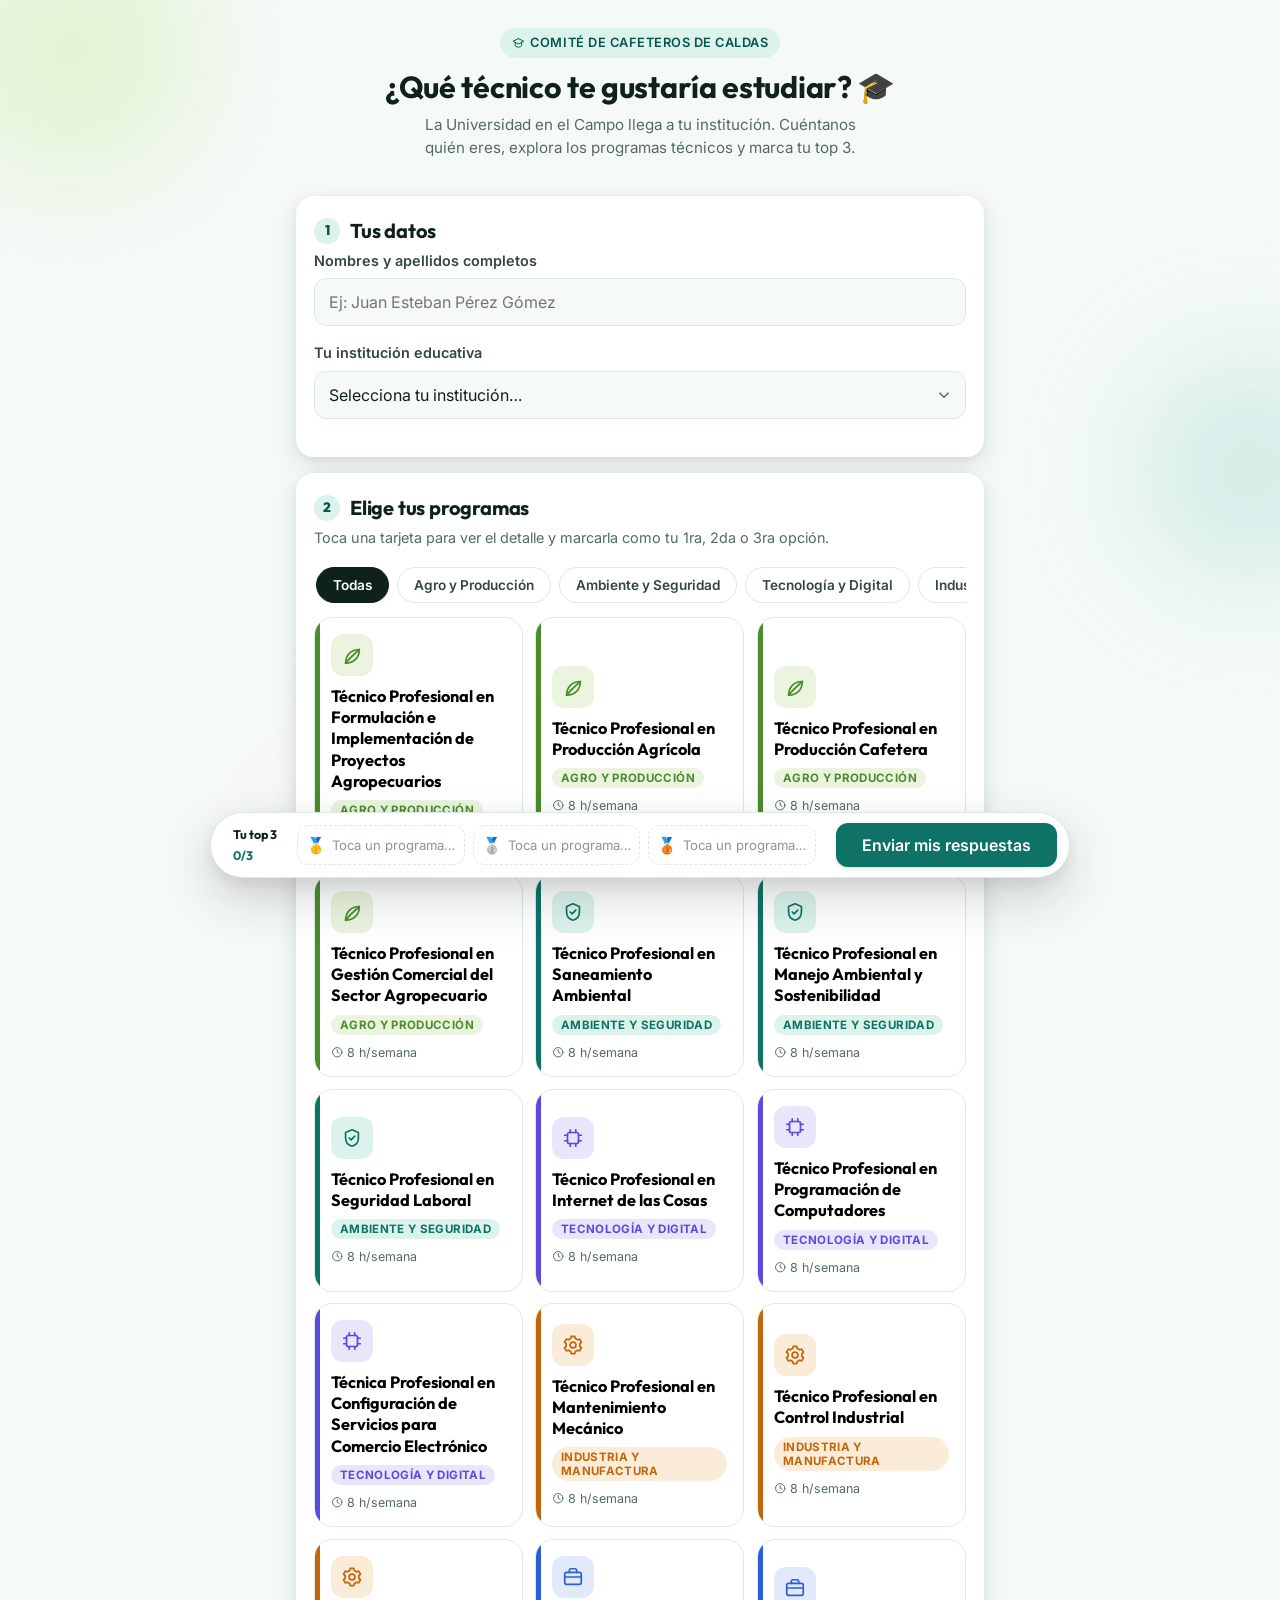
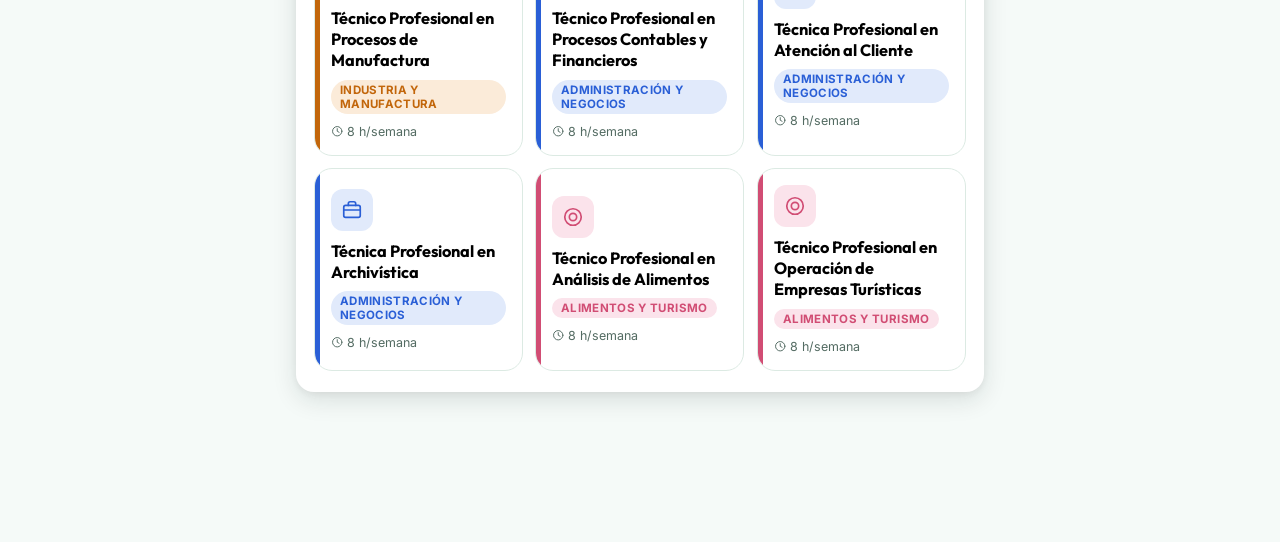
==== index.html @ a3d7d936 "Primera versión: encuesta de interés en técnicos profesionales (Manizales rural) Formulario público " ====
<!DOCTYPE html>
<html lang="es">
<head>
<meta charset="UTF-8">
<meta name="viewport" content="width=device-width, initial-scale=1, viewport-fit=cover">
<title>¿Qué técnico quieres estudiar? — Manizales rural</title>
<meta name="description" content="Cuéntanos qué programa técnico profesional te gustaría estudiar. Comité de Cafeteros de Caldas — La Universidad en el Campo.">
<link rel="icon" type="image/svg+xml" href="favicon.svg">
<link rel="stylesheet" href="css/tokens.css">
<link rel="stylesheet" href="css/formulario.css">
</head>
<body>

<!-- Sprite SVG de íconos, sin librería externa -->
<svg style="display:none" aria-hidden="true">
  <symbol id="icono-hoja" viewBox="0 0 24 24"><path d="M5 21c0-9 6-15 15-15 0 9-6 15-15 15Z"/><path d="M5 21c3-4 6-7 15-15"/></symbol>
  <symbol id="icono-escudo" viewBox="0 0 24 24"><path d="M12 3l7 3v6c0 5-3.5 8-7 9-3.5-1-7-4-7-9V6l7-3Z"/><path d="M9 12l2 2 4-4"/></symbol>
  <symbol id="icono-chip" viewBox="0 0 24 24"><rect x="6" y="6" width="12" height="12" rx="2"/><path d="M9 3v3M15 3v3M9 18v3M15 18v3M3 9h3M3 15h3M18 9h3M18 15h3"/></symbol>
  <symbol id="icono-engranaje" viewBox="0 0 24 24"><circle cx="12" cy="12" r="3.2"/><path d="M19.4 13.5a7.6 7.6 0 0 0 0-3l1.9-1.5-2-3.4-2.3.7a7.6 7.6 0 0 0-2.6-1.5L14 2.5h-4l-.4 2.3a7.6 7.6 0 0 0-2.6 1.5l-2.3-.7-2 3.4L4.6 10.5a7.6 7.6 0 0 0 0 3L2.7 15l2 3.4 2.3-.7c.75.66 1.63 1.17 2.6 1.5l.4 2.3h4l.4-2.3a7.6 7.6 0 0 0 2.6-1.5l2.3.7 2-3.4-1.9-1.5Z"/></symbol>
  <symbol id="icono-maletin" viewBox="0 0 24 24"><rect x="3" y="7" width="18" height="13" rx="2"/><path d="M8 7V5a2 2 0 0 1 2-2h4a2 2 0 0 1 2 2v2"/><path d="M3 12h18"/></symbol>
  <symbol id="icono-plato" viewBox="0 0 24 24"><circle cx="12" cy="12" r="9"/><circle cx="12" cy="12" r="4"/></symbol>
  <symbol id="icono-usuario" viewBox="0 0 24 24"><circle cx="12" cy="8" r="4"/><path d="M4 21c0-4.4 3.6-8 8-8s8 3.6 8 8"/></symbol>
  <symbol id="icono-escuela" viewBox="0 0 24 24"><path d="M12 3 2 8l10 5 10-5-10-5Z"/><path d="M6 10.5V16c0 1.5 3 3 6 3s6-1.5 6-3v-5.5"/></symbol>
  <symbol id="icono-reloj" viewBox="0 0 24 24"><circle cx="12" cy="12" r="9"/><path d="M12 7v5l3.5 2"/></symbol>
  <symbol id="icono-check" viewBox="0 0 24 24"><path d="M4 12l6 6L20 6"/></symbol>
  <symbol id="icono-equis" viewBox="0 0 24 24"><path d="M6 6l12 12M18 6L6 18"/></symbol>
  <symbol id="icono-alerta" viewBox="0 0 24 24"><path d="M12 3 2 20h20L12 3Z"/><path d="M12 10v4M12 17h.01"/></symbol>
</svg>

<div class="fondo-decorativo" aria-hidden="true">
  <span class="mancha mancha-1"></span>
  <span class="mancha mancha-2"></span>
  <span class="mancha mancha-3"></span>
</div>

<!-- ═══ Pantalla: ya respondió (localStorage) ═══ -->
<main id="pantallaYaRespondio" class="pantalla-centrada oculto">
  <div class="tarjeta-mensaje">
    <svg class="icono-svg icono-grande" style="color:var(--teal-600)"><use href="#icono-check"/></svg>
    <h1>¡Ya registramos tu respuesta!</h1>
    <p>Gracias por contarnos qué te gustaría estudiar. Si crees que esto es un error, contacta a tu institución educativa.</p>
  </div>
</main>

<!-- ═══ Formulario completo, en una sola página ═══ -->
<div id="app" class="app">

  <header class="cabecera">
    <div class="cabecera-marca">
      <svg class="icono-svg"><use href="#icono-escuela"/></svg>
      <span>Comité de Cafeteros de Caldas</span>
    </div>
    <h1 class="cabecera-titulo">¿Qué técnico te gustaría estudiar? 🎓</h1>
    <p class="cabecera-sub">La Universidad en el Campo llega a tu institución. Cuéntanos quién eres, explora los programas técnicos y marca tu top 3.</p>
  </header>

  <!-- ─── Datos del estudiante ─── -->
  <section class="tarjeta-paso">
    <h2><span class="numero-seccion">1</span> Tus datos</h2>
    <div class="campo">
      <label for="inputNombre">Nombres y apellidos completos</label>
      <input type="text" id="inputNombre" autocomplete="name" placeholder="Ej: Juan Esteban Pérez Gómez" maxlength="80">
      <p class="campo-error oculto" id="errorNombre"></p>
    </div>
    <div class="campo">
      <label for="selectInstitucion">Tu institución educativa</label>
      <select id="selectInstitucion">
        <option value="" selected disabled>Selecciona tu institución…</option>
      </select>
      <p class="campo-error oculto" id="errorInstitucion"></p>
    </div>
    <p id="saludoInstitucion" class="saludo-institucion oculto"></p>

    <div id="avisoDuplicado" class="aviso-duplicado oculto">
      <svg class="icono-svg"><use href="#icono-alerta"/></svg>
      <div>
        <p id="avisoDuplicadoTexto"></p>
        <div class="aviso-duplicado-botones">
          <button type="button" class="btn btn-fantasma" id="btnEsMio">Ya respondí, es mío</button>
          <button type="button" class="btn btn-secundario" id="btnSoyOtro">No, soy otra persona</button>
        </div>
      </div>
    </div>
  </section>

  <!-- ─── Elegir programas ─── -->
  <section class="tarjeta-paso">
    <h2><span class="numero-seccion">2</span> Elige tus programas</h2>
    <p class="seccion-ayuda">Toca una tarjeta para ver el detalle y marcarla como tu 1ra, 2da o 3ra opción.</p>

    <div class="filtros-area" id="filtrosArea"></div>
    <div class="galeria" id="galeriaProgramas"></div>
  </section>

  <!-- ─── Pantalla de éxito ─── -->
  <section class="tarjeta-paso tarjeta-exito oculto" id="pasoExito">
    <div class="confeti" aria-hidden="true"></div>
    <svg class="icono-svg icono-grande" style="color:var(--exito)"><use href="#icono-check"/></svg>
    <h2>¡Listo, <span id="exitoNombre"></span>! 🎉</h2>
    <p>Ya registramos tu interés. Gracias por ayudarnos a llevar más oportunidades técnicas a tu institución.</p>
    <div class="resumen-podio" id="exitoPodio"></div>
  </section>

</div>

<!-- ─── Barra flotante: top 3 + enviar (siempre visible mientras se llena el formulario) ─── -->
<div class="podio-flotante" id="podioFlotante">
  <div class="podio-titulo">Tu top 3 <span class="podio-contador" id="podioContador">0/3</span></div>
  <div class="podio-slots" id="podioSlots"></div>
  <p id="errorEnvio" class="error-envio oculto"></p>
  <button type="button" class="btn btn-primario btn-grande" id="btnEnviar">
    <span id="btnEnviarTexto">Enviar mis respuestas</span>
  </button>
</div>

<!-- ─── Modal de detalle de programa ─── -->
<div class="modal-fondo oculto" id="modalFondo">
  <div class="modal" id="modal" role="dialog" aria-modal="true" aria-labelledby="modalTitulo">
    <button type="button" class="modal-cerrar" id="modalCerrar" aria-label="Cerrar">
      <svg class="icono-svg"><use href="#icono-equis"/></svg>
    </button>
    <div class="modal-chip" id="modalChipArea"></div>
    <h2 class="modal-titulo" id="modalTitulo"></h2>
    <div class="modal-horas">
      <svg class="icono-svg"><use href="#icono-reloj"/></svg>
      <span id="modalHoras"></span>
    </div>
    <h3 class="modal-subtitulo">Perfil profesional</h3>
    <ul class="modal-perfil" id="modalPerfil"></ul>
    <div class="modal-botones">
      <button type="button" class="btn-opcion btn-opcion-1" data-opcion="1">🥇 Es mi 1ra opción</button>
      <button type="button" class="btn-opcion btn-opcion-2" data-opcion="2">🥈 Es mi 2da opción</button>
      <button type="button" class="btn-opcion btn-opcion-3" data-opcion="3">🥉 Es mi 3ra opción</button>
    </div>
  </div>
</div>

<script src="js/config.js"></script>
<script src="js/texto.js"></script>
<script src="js/catalogo.js"></script>
<script src="js/formulario.js"></script>
</body>
</html>
---- css/tokens.css ----
/* ================================================
   TOKENS — Encuesta de interés en técnicos profesionales (Manizales)
   Paleta propia: teal profundo + lima energético — pensada para un público
   adolescente, distinta a propósito de la terracota de "Encuesta Daños por
   sismo" y del índigo de "Acciones por departamento".
   ================================================ */

@import url('https://fonts.googleapis.com/css2?family=Outfit:wght@500;600;700;800&family=Inter:opsz,wght@14..32,400;14..32,500;14..32,600;14..32,700&display=swap');

:root {
  /* Neutros */
  --papel:       #F5FAF8;
  --superficie:  #FFFFFF;
  --tinta-900:   #0E211D;
  --tinta-700:   #33473F;
  --tinta-600:   #536B62;
  --tinta-400:   #86998F;
  --tinta-300:   #BFCFC7;
  --borde:       #DCEAE3;
  --borde-suave: #EAF3EE;

  /* Marca — teal */
  --teal-800:  #063A36;
  --teal-700:  #0A544D;
  --teal-600:  #0E7267;
  --teal-500:  #12907F;
  --teal-300:  #8FD2C4;
  --teal-100:  #DCF3EC;
  --teal-50:   #EFFAF6;

  /* Acento — lima */
  --lima-600: #6E9A1D;
  --lima-500: #8CC63F;
  --lima-300: #C4E68F;
  --lima-100: #EDF7DC;

  /* Semántico: éxito / viable */
  --exito-ink:   #1F5C38;
  --exito:       #2F7A4F;
  --exito-bg:    #E6F3EA;
  --exito-borde: #A9D9BB;

  /* Semántico: alerta / al límite */
  --alerta-ink:  #8F5C0A;
  --alerta:      #D99A2B;
  --alerta-bg:   #FCF1DC;
  --alerta-borde:#F0CE8E;

  /* Semántico: error / no viable */
  --peligro-ink:  #8A2C22;
  --peligro:      #C24132;
  --peligro-bg:   #FBEAE7;
  --peligro-borde:#EFC0B7;

  /* Semántico: informativo */
  --info-ink:   #2B4E7A;
  --info:       #3D6FA6;
  --info-bg:    #EAF1F8;
  --info-borde: #BFD7EC;

  /* Acentos por área (galería de programas) */
  --area-agro:            #4C8C2B;
  --area-agro-bg:         #EAF4DF;
  --area-ambiente:        #0E7267;
  --area-ambiente-bg:     #DCF3EC;
  --area-tecnologia:      #5B4AE0;
  --area-tecnologia-bg:   #E9E6FB;
  --area-industria:       #C2660B;
  --area-industria-bg:    #FBEBD9;
  --area-administracion:  #2A5FD6;
  --area-administracion-bg: #E1EAFB;
  --area-alimentos-turismo: #D14D74;
  --area-alimentos-turismo-bg: #FBE3EB;

  --sombra-xs: 0 1px 2px rgba(14,33,29,0.07);
  --sombra-sm: 0 2px 6px rgba(14,33,29,0.08), 0 1px 2px rgba(14,33,29,0.05);
  --sombra:    0 8px 24px rgba(14,33,29,0.12), 0 2px 8px rgba(14,33,29,0.06);
  --sombra-lg: 0 20px 50px rgba(14,33,29,0.18), 0 6px 16px rgba(14,33,29,0.08);

  --radio:      18px;
  --radio-sm:   12px;
  --radio-pill: 100px;

  --ease-out: cubic-bezier(0.16, 1, 0.3, 1);
  --ease-bounce: cubic-bezier(0.34, 1.56, 0.64, 1);
  --t-fast: 0.15s var(--ease-out);
  --t:      0.22s var(--ease-out);
  --t-slow: 0.4s var(--ease-out);
}

*, *::before, *::after { box-sizing: border-box; margin: 0; padding: 0; }

html { -webkit-text-size-adjust: 100%; scroll-behavior: smooth; }

@media (prefers-reduced-motion: reduce) {
  *, *::before, *::after {
    animation-duration: 0.01ms !important;
    animation-iteration-count: 1 !important;
    transition-duration: 0.01ms !important;
    scroll-behavior: auto !important;
  }
}

body {
  font-family: 'Inter', sans-serif;
  font-weight: 400;
  background: var(--papel);
  color: var(--tinta-900);
  min-height: 100vh;
  line-height: 1.55;
  font-size: 16px;
  -webkit-font-smoothing: antialiased;
}

h1, h2, h3 { font-family: 'Outfit', sans-serif; line-height: 1.15; letter-spacing: -0.01em; }

button { font-family: inherit; cursor: pointer; }
input, select, textarea { font-family: inherit; font-size: 1rem; }

a { color: var(--teal-600); }

.oculto { display: none !important; }

:focus-visible {
  outline: 2.5px solid var(--teal-500);
  outline-offset: 2px;
  border-radius: 4px;
}

.icono-svg {
  width: 1em;
  height: 1em;
  stroke: currentColor;
  fill: none;
  stroke-width: 1.85;
  stroke-linecap: round;
  stroke-linejoin: round;
  flex-shrink: 0;
  display: inline-block;
  vertical-align: -0.15em;
}

.spinner {
  width: 34px; height: 34px; margin: 0 auto 16px;
  border: 3px solid var(--teal-100); border-top-color: var(--teal-600);
  border-radius: 50%; animation: girar 0.7s linear infinite;
}
.spinner-sm {
  width: 16px; height: 16px;
  border: 2px solid rgba(255,255,255,0.4); border-top-color: #fff;
  border-radius: 50%; animation: girar 0.7s linear infinite;
  flex-shrink: 0;
}
@keyframes girar { to { transform: rotate(360deg); } }
---- css/formulario.css ----
/* ================================================
   FORMULARIO — mobile-first: la mayoría de respuestas llegan desde celular
   con conectividad limitada. Sin imágenes, sin librerías externas, solo
   Google Fonts + SVG inline. Los estilos base son para móvil; las
   media queries min-width amplían para pantallas más grandes.
   ================================================ */

/* ─── Fondo decorativo (manchas de color, puro CSS) ─── */
.fondo-decorativo { position: fixed; inset: 0; overflow: hidden; z-index: -1; pointer-events: none; }
.mancha { position: absolute; border-radius: 50%; filter: blur(60px); opacity: 0.35; }
.mancha-1 { width: 260px; height: 260px; background: var(--lima-300); top: -80px; left: -60px; }
.mancha-2 { width: 220px; height: 220px; background: var(--teal-300); top: 40%; right: -80px; }
.mancha-3 { width: 200px; height: 200px; background: var(--area-alimentos-turismo-bg); bottom: -60px; left: 20%; }

/* ─── Layout general ─── */
.app { max-width: 720px; margin: 0 auto; padding: 20px 16px 220px; display: flex; flex-direction: column; gap: 16px; }

.pantalla-centrada { min-height: 100vh; display: flex; align-items: center; justify-content: center; padding: 24px; }
.tarjeta-mensaje {
  background: var(--superficie); border-radius: var(--radio); padding: 36px 24px;
  text-align: center; box-shadow: var(--sombra); max-width: 420px;
}
.tarjeta-mensaje h1 { font-size: 1.4rem; margin: 14px 0 8px; }
.tarjeta-mensaje p { color: var(--tinta-600); }
.icono-grande { width: 52px; height: 52px; }

/* ─── Cabecera ─── */
.cabecera { text-align: center; padding: 8px 0 20px; }
.cabecera-marca {
  display: inline-flex; align-items: center; gap: 6px;
  font-size: 0.8rem; font-weight: 600; letter-spacing: 0.04em; text-transform: uppercase;
  color: var(--teal-700); background: var(--teal-100); padding: 5px 12px; border-radius: var(--radio-pill);
  margin-bottom: 12px;
}
.cabecera-titulo { font-size: 1.6rem; margin-bottom: 8px; }
.cabecera-sub { color: var(--tinta-600); font-size: 0.95rem; max-width: 46ch; margin: 0 auto; }

/* ─── Tarjeta genérica de sección ─── */
.tarjeta-paso {
  background: var(--superficie); border-radius: var(--radio); padding: 22px 18px;
  box-shadow: var(--sombra); animation: entrar var(--t-slow) var(--ease-out);
}
.tarjeta-paso h2 { font-size: 1.25rem; margin-bottom: 6px; display: flex; align-items: center; gap: 10px; }
.numero-seccion {
  width: 26px; height: 26px; border-radius: 50%; background: var(--teal-100); color: var(--teal-700);
  font-size: 0.85rem; font-weight: 800; display: inline-flex; align-items: center; justify-content: center; flex-shrink: 0;
}
.seccion-ayuda { color: var(--tinta-600); font-size: 0.9rem; margin-bottom: 14px; }
@keyframes entrar { from { opacity: 0; transform: translateY(10px); } to { opacity: 1; transform: translateY(0); } }

.campo { margin-bottom: 16px; }
.campo label { display: block; font-weight: 600; font-size: 0.9rem; margin-bottom: 6px; color: var(--tinta-700); }
.campo input, .campo select {
  width: 100%; padding: 13px 14px; border: 1.5px solid var(--borde); border-radius: var(--radio-sm);
  background: var(--papel); color: var(--tinta-900); transition: border-color var(--t-fast);
}
.campo input:focus, .campo select:focus { border-color: var(--teal-500); outline: none; }
.campo select { appearance: none; background-image: url("data:image/svg+xml,%3Csvg xmlns='http://www.w3.org/2000/svg' viewBox='0 0 24 24' fill='none' stroke='%23536B62' stroke-width='2'%3E%3Cpath d='M6 9l6 6 6-6'/%3E%3C/svg%3E"); background-repeat: no-repeat; background-position: right 12px center; background-size: 18px; padding-right: 38px; }
.campo-error { font-size: 0.82rem; color: var(--peligro-ink); margin-top: 6px; font-weight: 600; }

.saludo-institucion {
  font-size: 0.9rem; color: var(--teal-700); background: var(--teal-50); border: 1px solid var(--teal-100);
  padding: 10px 14px; border-radius: var(--radio-sm); margin-bottom: 16px; animation: entrar var(--t) var(--ease-out);
}

.aviso-duplicado {
  display: flex; gap: 10px; background: var(--alerta-bg); border: 1px solid var(--alerta-borde);
  color: var(--alerta-ink); padding: 14px; border-radius: var(--radio-sm); margin-bottom: 16px;
  animation: entrar var(--t) var(--ease-out);
}
.aviso-duplicado .icono-svg { flex-shrink: 0; margin-top: 2px; }
.aviso-duplicado p { font-size: 0.9rem; margin-bottom: 10px; }
.aviso-duplicado-botones { display: flex; flex-wrap: wrap; gap: 8px; }

/* ─── Botones ─── */
.btn {
  border: none; border-radius: var(--radio-sm); font-weight: 600; padding: 12px 18px;
  transition: transform var(--t-fast), box-shadow var(--t-fast), opacity var(--t-fast);
  display: inline-flex; align-items: center; justify-content: center; gap: 6px;
}
.btn:active { transform: scale(0.97); }
.btn-primario { background: var(--teal-600); color: #fff; box-shadow: var(--sombra-sm); }
.btn-primario:hover { background: var(--teal-700); }
.btn-primario:disabled { background: var(--tinta-300); cursor: not-allowed; box-shadow: none; }
.btn-secundario { background: var(--superficie); color: var(--tinta-700); border: 1.5px solid var(--borde); }
.btn-fantasma { background: transparent; color: var(--tinta-600); text-decoration: underline; padding: 10px; }
.btn-grande { width: 100%; padding: 15px 18px; font-size: 1rem; margin-top: 6px; }

/* ─── Filtros por área ─── */
.filtros-area { display: flex; gap: 8px; overflow-x: auto; padding: 4px 2px 14px; scrollbar-width: none; }
.filtros-area::-webkit-scrollbar { display: none; }
.pildora-filtro {
  flex-shrink: 0; padding: 9px 16px; border-radius: var(--radio-pill); border: 1.5px solid var(--borde);
  background: var(--superficie); color: var(--tinta-700); font-weight: 600; font-size: 0.85rem;
  white-space: nowrap; transition: all var(--t-fast);
}
.pildora-filtro.activa { background: var(--tinta-900); border-color: var(--tinta-900); color: #fff; }

/* ─── Galería de programas ─── */
.galeria { display: grid; grid-template-columns: 1fr; gap: 12px; }

.tarjeta-programa {
  background: var(--superficie); border: 1.5px solid var(--borde); border-radius: var(--radio);
  padding: 16px; text-align: left; position: relative; cursor: pointer; overflow: hidden;
  transition: transform var(--t-fast), box-shadow var(--t-fast), border-color var(--t-fast);
  animation: entrarTarjeta 0.45s var(--ease-out) both;
}
@keyframes entrarTarjeta { from { opacity: 0; transform: translateY(14px) scale(0.98); } to { opacity: 1; transform: translateY(0) scale(1); } }
.tarjeta-programa::before {
  content: ''; position: absolute; top: 0; left: 0; width: 5px; height: 100%; background: var(--color-area, var(--teal-500));
}
.tarjeta-programa:hover { transform: translateY(-2px); box-shadow: var(--sombra); border-color: var(--color-area, var(--teal-300)); }
.tarjeta-programa:active { transform: translateY(0) scale(0.99); }

.tarjeta-programa-icono {
  width: 42px; height: 42px; border-radius: 12px; display: flex; align-items: center; justify-content: center;
  background: var(--bg-area, var(--teal-100)); color: var(--color-area, var(--teal-600)); margin-bottom: 10px;
}
.tarjeta-programa-icono .icono-svg { width: 22px; height: 22px; }
.tarjeta-programa-nombre { font-family: 'Outfit', sans-serif; font-weight: 700; font-size: 1.02rem; line-height: 1.3; margin-bottom: 8px; }
.tarjeta-programa-meta { display: flex; align-items: center; gap: 10px; flex-wrap: wrap; }
.chip-area {
  font-size: 0.72rem; font-weight: 700; text-transform: uppercase; letter-spacing: 0.03em;
  padding: 3px 9px; border-radius: var(--radio-pill); background: var(--bg-area, var(--teal-100)); color: var(--color-area, var(--teal-700));
}
.chip-horas { font-size: 0.78rem; color: var(--tinta-600); display: inline-flex; align-items: center; gap: 4px; }

.tarjeta-programa.elegida { opacity: 0.6; }
.medalla-tarjeta {
  position: absolute; top: 12px; right: 12px; font-size: 1.4rem;
  animation: aparecerMedalla 0.4s var(--ease-bounce);
}
@keyframes aparecerMedalla { from { transform: scale(0) rotate(-20deg); } to { transform: scale(1) rotate(0); } }

/* ─── Barra flotante: top 3 + enviar (siempre visible mientras se llena el formulario) ─── */
.podio-flotante {
  position: fixed; left: 0; right: 0; bottom: 0; z-index: 20; max-width: 760px; margin: 0 auto;
  background: var(--superficie); border-top: 1.5px solid var(--borde); box-shadow: 0 -8px 24px rgba(14,33,29,0.10);
  padding: 12px 16px calc(14px + env(safe-area-inset-bottom)); border-radius: 20px 20px 0 0;
  animation: entrar var(--t-slow) var(--ease-out);
}
.podio-titulo { font-family: 'Outfit', sans-serif; font-weight: 700; font-size: 0.9rem; margin-bottom: 8px; display: flex; justify-content: space-between; }
.podio-contador { color: var(--teal-600); }
.podio-slots { display: flex; gap: 8px; margin-bottom: 10px; }
.podio-slot {
  flex: 1; min-height: 46px; border-radius: var(--radio-sm); border: 1.5px dashed var(--borde);
  display: flex; align-items: center; gap: 6px; padding: 6px 8px; font-size: 0.78rem; color: var(--tinta-400);
  position: relative; overflow: hidden;
}
.podio-slot.lleno { border-style: solid; background: var(--papel); color: var(--tinta-900); font-weight: 600; }
.podio-slot .quitar-slot {
  margin-left: auto; background: none; border: none; color: var(--tinta-400); flex-shrink: 0; padding: 2px;
}
.podio-slot .quitar-slot:hover { color: var(--peligro); }
.podio-slot-medalla { font-size: 1rem; flex-shrink: 0; }
.podio-slot-texto { overflow: hidden; text-overflow: ellipsis; white-space: nowrap; }

/* ─── Resumen del podio (pantalla de éxito) ─── */
.resumen-podio { display: flex; flex-direction: column; gap: 8px; margin-bottom: 18px; }
.resumen-podio-item { display: flex; align-items: center; gap: 10px; background: var(--papel); border-radius: var(--radio-sm); padding: 10px 12px; font-size: 0.9rem; }
.resumen-podio-item span:last-child { font-weight: 600; }

.error-envio { background: var(--peligro-bg); color: var(--peligro-ink); border: 1px solid var(--peligro-borde); border-radius: var(--radio-sm); padding: 10px 14px; font-size: 0.88rem; margin-bottom: 14px; }

/* ─── Pantalla de éxito ─── */
.tarjeta-exito { text-align: center; position: relative; }
.tarjeta-exito h2 { margin: 14px 0 8px; font-size: 1.3rem; }
.tarjeta-exito p { color: var(--tinta-600); margin-bottom: 18px; }
.tarjeta-exito .resumen-podio { text-align: left; }

/* Confeti — puro CSS, sin librerías */
.confeti { position: absolute; inset: 0; overflow: hidden; pointer-events: none; border-radius: var(--radio); }
.confeti::before, .confeti::after {
  content: ''; position: absolute; width: 8px; height: 14px; top: -20px; opacity: 0.9;
  animation: caer 2.2s var(--ease-out) forwards;
}
.confeti::before { left: 20%; background: var(--lima-500); animation-delay: 0.05s; }
.confeti::after { left: 70%; background: var(--teal-500); animation-delay: 0.2s; }
@keyframes caer { to { transform: translateY(340px) rotate(340deg); opacity: 0; } }

/* ─── Modal de detalle de programa ─── */
.modal-fondo {
  position: fixed; inset: 0; background: rgba(14,33,29,0.5); backdrop-filter: blur(2px);
  display: flex; align-items: flex-end; justify-content: center; z-index: 50;
  animation: entrar var(--t-fast) var(--ease-out);
}
.modal {
  background: var(--superficie); border-radius: 22px 22px 0 0; width: 100%; max-width: 560px;
  max-height: 88vh; overflow-y: auto; padding: 26px 20px calc(20px + env(safe-area-inset-bottom));
  position: relative; animation: subirModal var(--t-slow) var(--ease-out);
}
@keyframes subirModal { from { transform: translateY(30px); opacity: 0; } to { transform: translateY(0); opacity: 1; } }
.modal-cerrar {
  position: absolute; top: 14px; right: 14px; width: 34px; height: 34px; border-radius: 50%;
  background: var(--papel); border: none; display: flex; align-items: center; justify-content: center; color: var(--tinta-600);
}
.modal-chip { display: inline-block; font-size: 0.75rem; font-weight: 700; text-transform: uppercase; letter-spacing: 0.03em; padding: 4px 12px; border-radius: var(--radio-pill); margin-bottom: 12px; }
.modal-titulo { font-size: 1.3rem; margin-bottom: 10px; padding-right: 30px; }
.modal-horas { display: inline-flex; align-items: center; gap: 6px; font-size: 0.9rem; color: var(--tinta-600); background: var(--papel); padding: 6px 12px; border-radius: var(--radio-pill); margin-bottom: 18px; }
.modal-subtitulo { font-size: 0.95rem; margin-bottom: 10px; color: var(--tinta-700); }
.modal-perfil { list-style: none; display: flex; flex-direction: column; gap: 8px; margin-bottom: 22px; }
.modal-perfil li { display: flex; gap: 10px; font-size: 0.92rem; color: var(--tinta-700); line-height: 1.45; }
.modal-perfil li::before { content: '✓'; color: var(--teal-600); font-weight: 700; flex-shrink: 0; }
.modal-perfil .perfil-vacio { color: var(--tinta-400); font-style: italic; }
.modal-perfil .perfil-vacio::before { content: '⏳'; }

.modal-botones { display: flex; flex-direction: column; gap: 8px; }
.btn-opcion {
  border: 1.5px solid var(--borde); background: var(--superficie); border-radius: var(--radio-sm);
  padding: 13px; font-weight: 600; font-size: 0.95rem; text-align: center; transition: all var(--t-fast);
}
.btn-opcion:active { transform: scale(0.98); }
.btn-opcion-1:hover { border-color: #E8B923; background: #FFF8E6; }
.btn-opcion-2:hover { border-color: #A9AFB8; background: #F4F5F7; }
.btn-opcion-3:hover { border-color: #C97A3D; background: #FBF1E7; }
.btn-opcion.marcada-1 { background: #FFF3CC; border-color: #E8B923; }
.btn-opcion.marcada-2 { background: #EAECEF; border-color: #A9AFB8; }
.btn-opcion.marcada-3 { background: #F6E3D0; border-color: #C97A3D; }
.btn-opcion:disabled { opacity: 0.45; cursor: not-allowed; }

/* ─── Pantallas ≥560px ─── */
@media (min-width: 560px) {
  .galeria { grid-template-columns: repeat(2, 1fr); }
  .cabecera-titulo { font-size: 1.9rem; }
  .modal-fondo { align-items: center; }
  .modal { border-radius: var(--radio); max-height: 82vh; }
  .modal-botones { flex-direction: row; }
  .btn-opcion { flex: 1; }
}

@media (min-width: 860px) {
  .galeria { grid-template-columns: repeat(3, 1fr); }
  .app { padding-bottom: 150px; }

  /* La barra deja de ser una hoja mobile pegada al borde inferior y pasa a
     ser una "isla" flotante centrada, con espacio alrededor y todo en una
     sola fila — el layout apilado de móvil se ve fuera de lugar en una
     pantalla ancha. */
  .podio-flotante {
    left: 50%; right: auto; bottom: 22px; transform: translateX(-50%);
    width: calc(100% - 48px); max-width: 860px;
    display: flex; align-items: center; flex-wrap: wrap; gap: 14px 20px;
    border: 1px solid var(--borde); border-radius: var(--radio-pill);
    box-shadow: var(--sombra-lg);
    padding: 10px 12px 10px 22px;
  }
  .podio-titulo {
    flex-direction: column; align-items: flex-start; gap: 1px;
    font-size: 0.78rem; margin-bottom: 0; flex-shrink: 0;
  }
  .podio-contador { font-size: 0.78rem; }
  .podio-slots { flex: 1; margin-bottom: 0; min-width: 280px; }
  .podio-slot { min-height: 40px; font-size: 0.82rem; }
  .error-envio { flex-basis: 100%; margin-bottom: 0; order: 3; }
  .podio-flotante .btn-grande {
    width: auto; margin-top: 0; padding: 12px 26px; flex-shrink: 0; order: 2;
  }
}
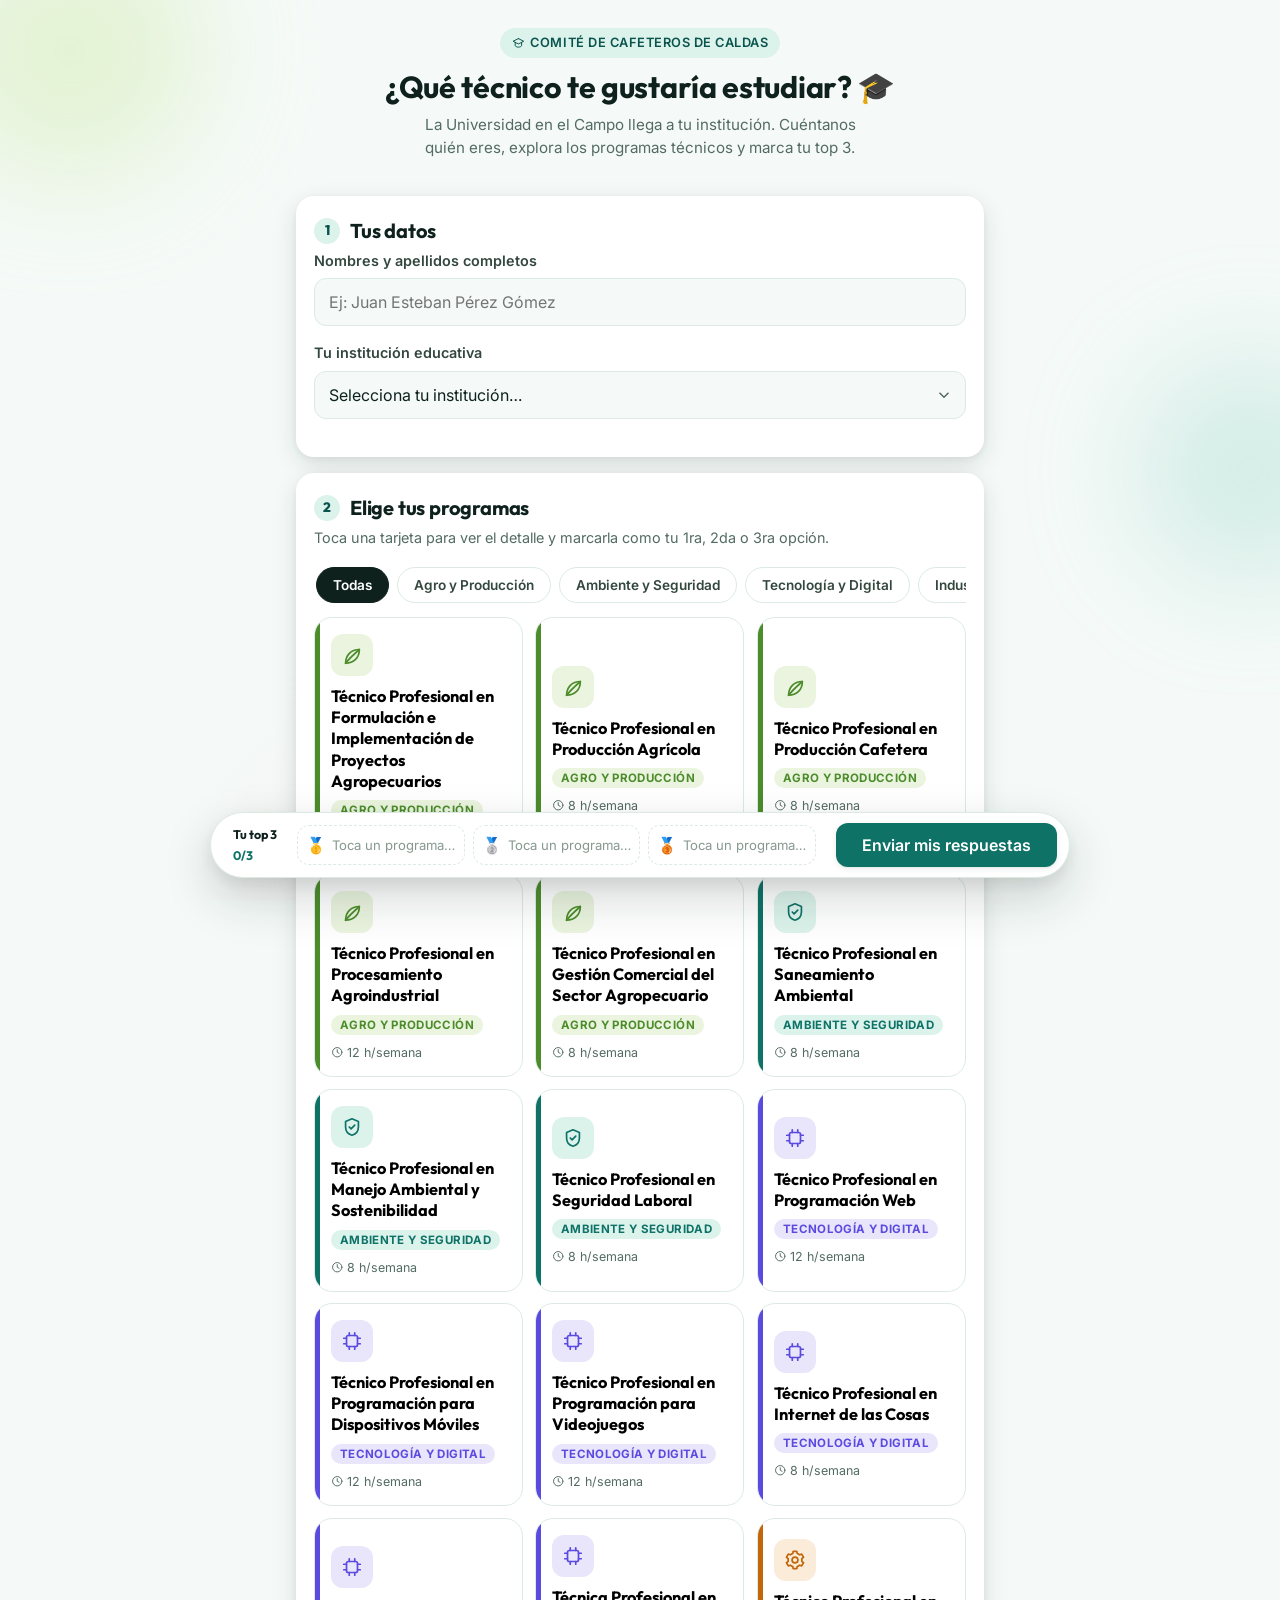
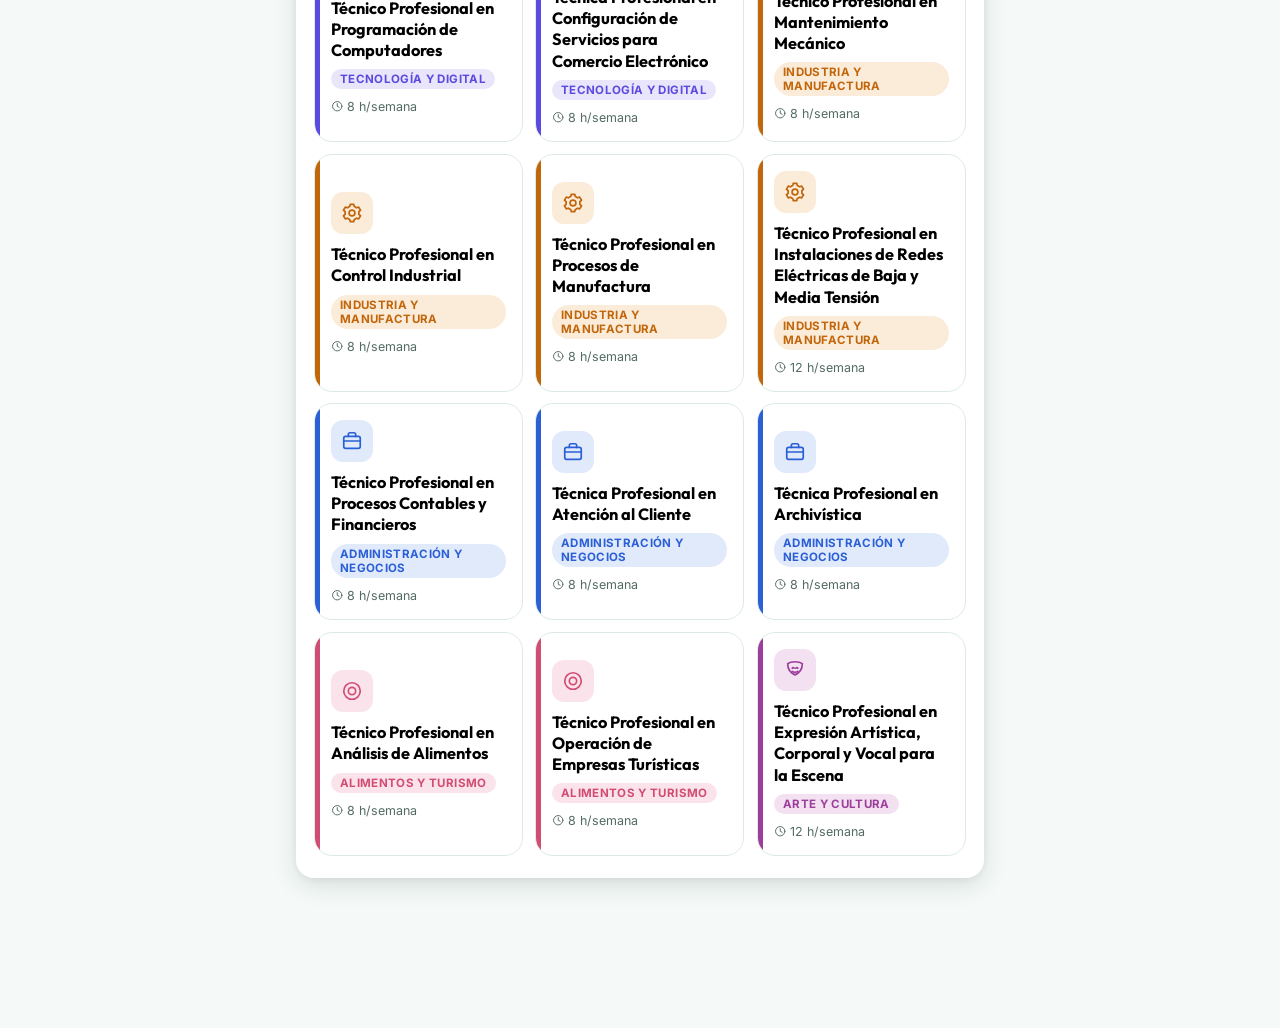
==== commit 7e236657: "Agregar 6 programas nuevos de la Universidad de Caldas al catálogo El Excel de origen sumó Programac" ====
--- a/index.html
+++ b/index.html
@@ -3,7 +3,7 @@
 <head>
 <meta charset="UTF-8">
 <meta name="viewport" content="width=device-width, initial-scale=1, viewport-fit=cover">
-<title>¿Qué técnico quieres estudiar? — Manizales rural</title>
+<title>¿Qué técnico te gustaría estudiar? — Manizales rural</title>
 <meta name="description" content="Cuéntanos qué programa técnico profesional te gustaría estudiar. Comité de Cafeteros de Caldas — La Universidad en el Campo.">
 <link rel="icon" type="image/svg+xml" href="favicon.svg">
 <link rel="stylesheet" href="css/tokens.css">
@@ -19,6 +19,7 @@
   <symbol id="icono-engranaje" viewBox="0 0 24 24"><circle cx="12" cy="12" r="3.2"/><path d="M19.4 13.5a7.6 7.6 0 0 0 0-3l1.9-1.5-2-3.4-2.3.7a7.6 7.6 0 0 0-2.6-1.5L14 2.5h-4l-.4 2.3a7.6 7.6 0 0 0-2.6 1.5l-2.3-.7-2 3.4L4.6 10.5a7.6 7.6 0 0 0 0 3L2.7 15l2 3.4 2.3-.7c.75.66 1.63 1.17 2.6 1.5l.4 2.3h4l.4-2.3a7.6 7.6 0 0 0 2.6-1.5l2.3.7 2-3.4-1.9-1.5Z"/></symbol>
   <symbol id="icono-maletin" viewBox="0 0 24 24"><rect x="3" y="7" width="18" height="13" rx="2"/><path d="M8 7V5a2 2 0 0 1 2-2h4a2 2 0 0 1 2 2v2"/><path d="M3 12h18"/></symbol>
   <symbol id="icono-plato" viewBox="0 0 24 24"><circle cx="12" cy="12" r="9"/><circle cx="12" cy="12" r="4"/></symbol>
+  <symbol id="icono-mascara" viewBox="0 0 24 24"><path d="M4 5c2-1.4 5-2 8-2s6 .6 8 2c0 6.2-3 10.3-8 12.3C7 15.3 4 11.2 4 5Z"/><path d="M9 10c.5-1 1.5-1 2 0M13 10c.5-1 1.5-1 2 0"/><path d="M9 13.5c1.5 1.3 4.5 1.3 6 0"/></symbol>
   <symbol id="icono-usuario" viewBox="0 0 24 24"><circle cx="12" cy="8" r="4"/><path d="M4 21c0-4.4 3.6-8 8-8s8 3.6 8 8"/></symbol>
   <symbol id="icono-escuela" viewBox="0 0 24 24"><path d="M12 3 2 8l10 5 10-5-10-5Z"/><path d="M6 10.5V16c0 1.5 3 3 6 3s6-1.5 6-3v-5.5"/></symbol>
   <symbol id="icono-reloj" viewBox="0 0 24 24"><circle cx="12" cy="12" r="9"/><path d="M12 7v5l3.5 2"/></symbol>
--- a/css/tokens.css
+++ b/css/tokens.css
@@ -71,6 +71,8 @@
   --area-administracion-bg: #E1EAFB;
   --area-alimentos-turismo: #D14D74;
   --area-alimentos-turismo-bg: #FBE3EB;
+  --area-arte-cultura:    #9B3F9B;
+  --area-arte-cultura-bg: #F3E1F2;
 
   --sombra-xs: 0 1px 2px rgba(14,33,29,0.07);
   --sombra-sm: 0 2px 6px rgba(14,33,29,0.08), 0 1px 2px rgba(14,33,29,0.05);
